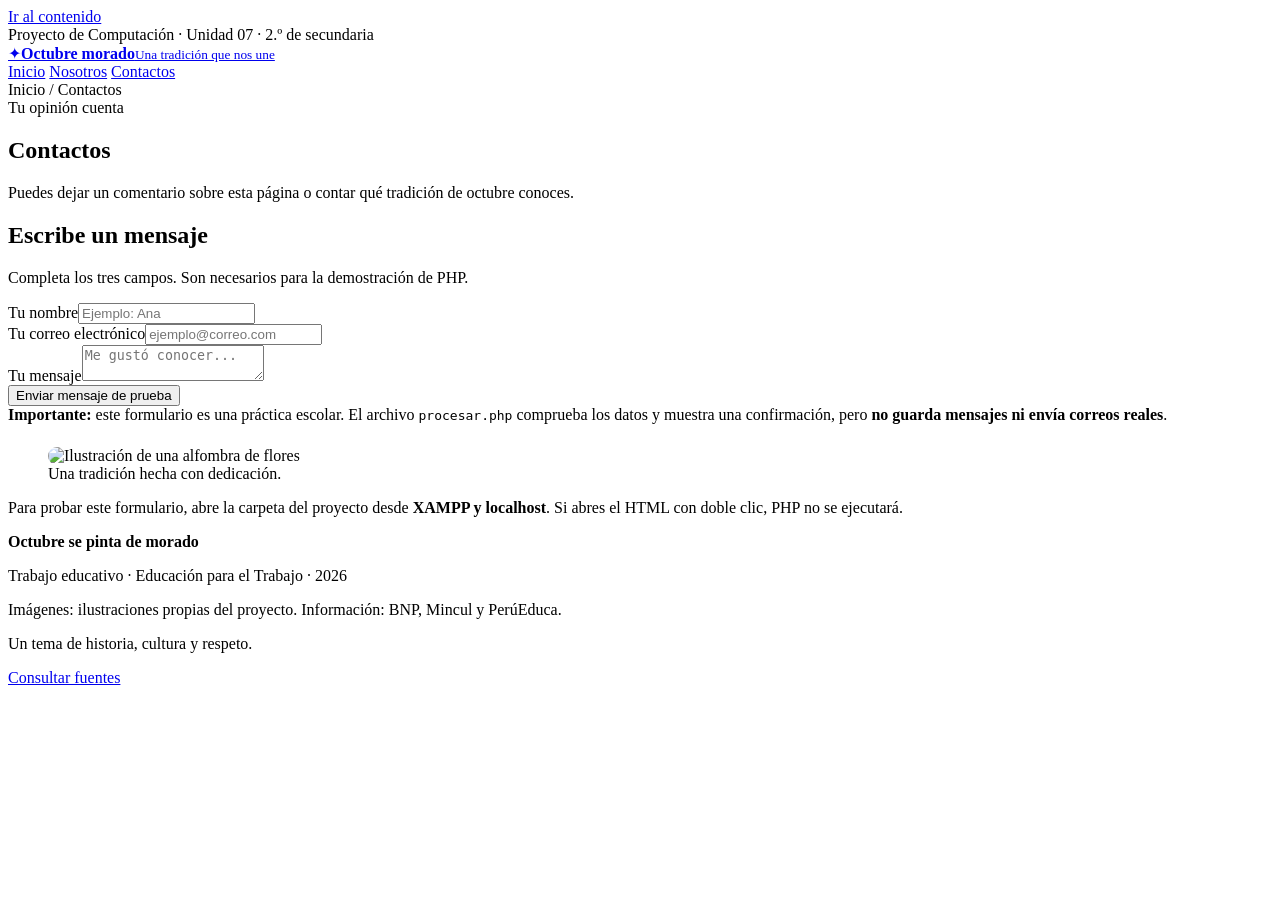
==== contactos.html @ eba6b46f "Add files via upload" ====
<!DOCTYPE html>
<html lang="es">
<head>
  <meta charset="UTF-8">
  <meta name="viewport" content="width=device-width, initial-scale=1.0">
  <meta name="description" content="Formulario de contacto de demostración para proyecto escolar.">
  <title>Contactos | Octubre se pinta de morado</title>
  <link rel="stylesheet" href="css/estilos.css">
</head>
<body>
<a class="skip" href="#contenido">Ir al contenido</a>
<div class="mini-top">Proyecto de Computación · Unidad 07 · 2.º de secundaria</div>
<header class="site-header"><div class="container nav-wrap">
  <a class="brand" href="index.html"><span class="brand-mark" aria-hidden="true">✦</span><span><strong>Octubre morado</strong><small>Una tradición que nos une</small></span></a>
  <nav class="nav" aria-label="Menú principal">
    <a href="index.html" >Inicio</a>
    <a href="nosotros.html" >Nosotros</a>
    <a href="contactos.html" aria-current="page">Contactos</a>
  </nav>
</div></header>
<main id="contenido"><section class="page-hero"><div class="container"><div class="breadcrumb">Inicio / Contactos</div><span class="eyebrow">Tu opinión cuenta</span><h1>Contactos</h1><p class="lead">Puedes dejar un comentario sobre esta página o contar qué tradición de octubre conoces.</p></div></section>
<section class="section"><div class="container form-layout"><div class="form-card"><h2>Escribe un mensaje</h2><p class="form-help">Completa los tres campos. Son necesarios para la demostración de PHP.</p>
<form action="procesar.php" method="post" accept-charset="UTF-8">
<div class="field"><label for="nombre">Tu nombre</label><input type="text" id="nombre" name="nombre" maxlength="80" autocomplete="name" placeholder="Ejemplo: Ana" required></div>
<div class="field"><label for="correo">Tu correo electrónico</label><input type="email" id="correo" name="correo" maxlength="120" autocomplete="email" placeholder="ejemplo@correo.com" required></div>
<div class="field"><label for="mensaje">Tu mensaje</label><textarea id="mensaje" name="mensaje" maxlength="1500" placeholder="Me gustó conocer..." required></textarea></div>
<button class="primary-button" type="submit">Enviar mensaje de prueba</button>
</form></div><aside><div class="notice"><strong>Importante:</strong> este formulario es una práctica escolar. El archivo <code>procesar.php</code> comprueba los datos y muestra una confirmación, pero <strong>no guarda mensajes ni envía correos reales</strong>.</div>
<figure class="figure" style="margin-top:23px"><img src="imagenes/08-alfombra-de-flores.png" alt="Ilustración de una alfombra de flores" style="border-radius:12px"><figcaption>Una tradición hecha con dedicación.</figcaption></figure><p>Para probar este formulario, abre la carpeta del proyecto desde <strong>XAMPP y localhost</strong>. Si abres el HTML con doble clic, PHP no se ejecutará.</p></aside></div></section></main><footer class="site-footer"><div class="container footer-line"><div><strong>Octubre se pinta de morado</strong><p>Trabajo educativo · Educación para el Trabajo · 2026</p><p>Imágenes: ilustraciones propias del proyecto. Información: BNP, Mincul y PerúEduca.</p></div><div><p>Un tema de historia, cultura y respeto.</p><p><a href="nosotros.html#fuentes">Consultar fuentes</a></p></div></div></footer>
<script src="js/interacciones.js"></script></body></html>
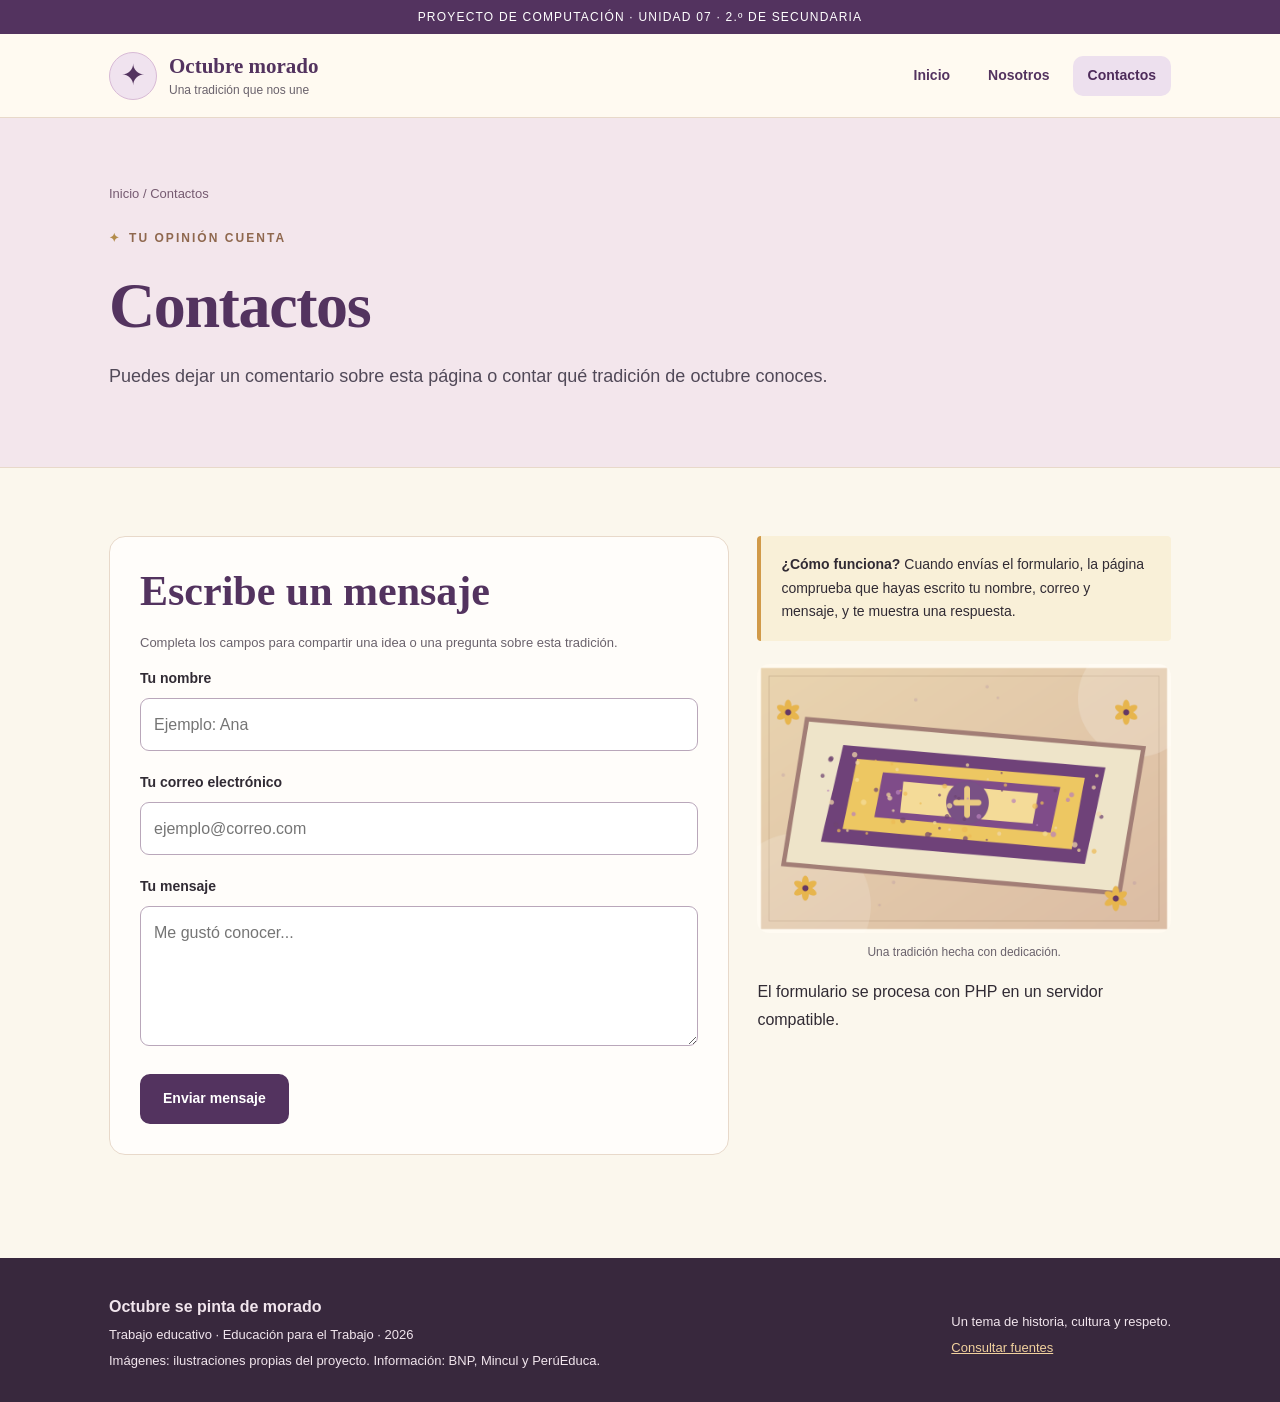
==== commit 8ae82ce1: "Add files via upload" ====
--- a/contactos.html
+++ b/contactos.html
@@ -3,7 +3,7 @@
 <head>
   <meta charset="UTF-8">
   <meta name="viewport" content="width=device-width, initial-scale=1.0">
-  <meta name="description" content="Formulario de contacto de demostración para proyecto escolar.">
+  <meta name="description" content="Formulario de contacto de la página educativa sobre el Señor de los Milagros.">
   <title>Contactos | Octubre se pinta de morado</title>
   <link rel="stylesheet" href="css/estilos.css">
 </head>
@@ -19,12 +19,12 @@
   </nav>
 </div></header>
 <main id="contenido"><section class="page-hero"><div class="container"><div class="breadcrumb">Inicio / Contactos</div><span class="eyebrow">Tu opinión cuenta</span><h1>Contactos</h1><p class="lead">Puedes dejar un comentario sobre esta página o contar qué tradición de octubre conoces.</p></div></section>
-<section class="section"><div class="container form-layout"><div class="form-card"><h2>Escribe un mensaje</h2><p class="form-help">Completa los tres campos. Son necesarios para la demostración de PHP.</p>
+<section class="section"><div class="container form-layout"><div class="form-card"><h2>Escribe un mensaje</h2><p class="form-help">Completa los campos para compartir una idea o una pregunta sobre esta tradición.</p>
 <form action="procesar.php" method="post" accept-charset="UTF-8">
 <div class="field"><label for="nombre">Tu nombre</label><input type="text" id="nombre" name="nombre" maxlength="80" autocomplete="name" placeholder="Ejemplo: Ana" required></div>
 <div class="field"><label for="correo">Tu correo electrónico</label><input type="email" id="correo" name="correo" maxlength="120" autocomplete="email" placeholder="ejemplo@correo.com" required></div>
 <div class="field"><label for="mensaje">Tu mensaje</label><textarea id="mensaje" name="mensaje" maxlength="1500" placeholder="Me gustó conocer..." required></textarea></div>
-<button class="primary-button" type="submit">Enviar mensaje de prueba</button>
-</form></div><aside><div class="notice"><strong>Importante:</strong> este formulario es una práctica escolar. El archivo <code>procesar.php</code> comprueba los datos y muestra una confirmación, pero <strong>no guarda mensajes ni envía correos reales</strong>.</div>
-<figure class="figure" style="margin-top:23px"><img src="imagenes/08-alfombra-de-flores.png" alt="Ilustración de una alfombra de flores" style="border-radius:12px"><figcaption>Una tradición hecha con dedicación.</figcaption></figure><p>Para probar este formulario, abre la carpeta del proyecto desde <strong>XAMPP y localhost</strong>. Si abres el HTML con doble clic, PHP no se ejecutará.</p></aside></div></section></main><footer class="site-footer"><div class="container footer-line"><div><strong>Octubre se pinta de morado</strong><p>Trabajo educativo · Educación para el Trabajo · 2026</p><p>Imágenes: ilustraciones propias del proyecto. Información: BNP, Mincul y PerúEduca.</p></div><div><p>Un tema de historia, cultura y respeto.</p><p><a href="nosotros.html#fuentes">Consultar fuentes</a></p></div></div></footer>
+<button class="primary-button" type="submit">Enviar mensaje</button>
+</form></div><aside><div class="notice"><strong>¿Cómo funciona?</strong> Cuando envías el formulario, la página comprueba que hayas escrito tu nombre, correo y mensaje, y te muestra una respuesta.</div>
+<figure class="figure" style="margin-top:23px"><img src="imagenes/08-alfombra-de-flores.png" alt="Ilustración de una alfombra de flores" style="border-radius:12px"><figcaption>Una tradición hecha con dedicación.</figcaption></figure><p>El formulario se procesa con PHP en un servidor compatible.</p></aside></div></section></main><footer class="site-footer"><div class="container footer-line"><div><strong>Octubre se pinta de morado</strong><p>Trabajo educativo · Educación para el Trabajo · 2026</p><p>Imágenes: ilustraciones propias del proyecto. Información: BNP, Mincul y PerúEduca.</p></div><div><p>Un tema de historia, cultura y respeto.</p><p><a href="nosotros.html#fuentes">Consultar fuentes</a></p></div></div></footer>
 <script src="js/interacciones.js"></script></body></html>
--- a/css/estilos.css
+++ b/css/estilos.css
@@ -0,0 +1,4 @@
+/* Hoja de estilos principal. Colores inspirados en el mes morado. */
+:root {--morado:#53335f;--morado2:#76528a;--crema:#fbf7ed;--papel:#fffdfa;--oro:#c9954b;--tinta:#312b34;--gris:#6a626c;--borde:#e8d9ca;--rosa:#f5e9e6;}
+*{box-sizing:border-box}html{scroll-behavior:smooth}body{margin:0;background:var(--crema);color:var(--tinta);font-family:Arial,Helvetica,sans-serif;font-size:16px;line-height:1.7}img{display:block;max-width:100%;height:auto}a{color:var(--morado)}button,input,textarea{font:inherit}.container{max-width:1110px;margin:auto;padding:0 24px}.skip{position:absolute;top:-50px;left:12px;background:#fff;padding:8px;z-index:50}.skip:focus{top:10px}.mini-top{background:var(--morado);color:#fff;padding:7px 0;text-align:center;font-size:12px;letter-spacing:.1em;text-transform:uppercase}.site-header{background:#fffaf1;border-bottom:1px solid var(--borde);position:sticky;top:0;z-index:10}.nav-wrap{display:flex;justify-content:space-between;align-items:center;gap:20px;min-height:83px}.brand{display:flex;align-items:center;gap:12px;text-decoration:none;color:var(--morado);line-height:1.2}.brand-mark{font-size:29px;background:#f0e3ef;border:1px solid #d8bad6;width:48px;height:48px;display:grid;place-items:center;border-radius:50%}.brand strong{font-family:Georgia,serif;font-size:21px;display:block}.brand small{color:var(--gris);font-size:12px}.nav{display:flex;gap:8px;align-items:center}.nav a{padding:8px 15px;text-decoration:none;font-weight:700;font-size:14px;border-radius:10px}.nav a:hover,.nav a[aria-current=page]{background:#ede0ee;color:#4e2c5b}.hero{padding:62px 0 56px}.hero-grid{display:grid;grid-template-columns:1.02fr .98fr;gap:48px;align-items:center}.eyebrow{font-size:12px;letter-spacing:.17em;text-transform:uppercase;font-weight:bold;color:#8f684e}.eyebrow:before{content:'✦';margin-right:8px;color:#b38c4b}h1,h2,h3{font-family:Georgia,'Times New Roman',serif;line-height:1.18;color:var(--morado);margin:0 0 16px}h1{font-size:clamp(42px,5vw,66px);letter-spacing:-1.4px;margin-top:17px}h2{font-size:clamp(31px,3.4vw,42px)}h3{font-size:23px}.lead{font-size:18px;color:#514958;max-width:590px}.primary-button,.secondary-button{display:inline-block;text-decoration:none;background:var(--morado);color:white;border:2px solid var(--morado);padding:11px 21px;border-radius:10px;font-size:14px;font-weight:700;cursor:pointer;transition:transform .15s,background .15s}.secondary-button{background:transparent;color:var(--morado)}.primary-button:hover,.secondary-button:hover{transform:translateY(-2px);background:#6e4b7f;color:white}.actions{display:flex;gap:10px;flex-wrap:wrap;margin-top:26px}.figure{margin:0}.hero-picture{padding:11px;background:#fff;border:1px solid #dfcdbb;box-shadow:13px 13px 0 #dcc5ac;transform:rotate(1deg)}.hero-picture img{width:100%;height:385px;object-fit:cover}.figure figcaption{font-size:12px;color:var(--gris);padding-top:9px;text-align:center}.note{display:inline-block;padding:8px 14px;background:#f0e4d6;color:#6c5061;font-size:13px;border-radius:9px;transform:rotate(-1deg);margin-top:24px}.divider{border:0;border-top:1px solid var(--borde);margin:0}.section{padding:68px 0}.section-tinted{background:#f3eaf0}.section-intro{max-width:715px;margin-bottom:32px}.section-intro p{color:var(--gris);margin:0}.history-grid{display:grid;grid-template-columns:1fr 1fr;gap:25px}.story-card,.tile,.info-card,.interactive-card,.bio-card,.form-card{background:var(--papel);border:1px solid var(--borde);border-radius:16px;overflow:hidden}.story-card img{width:100%;height:250px;object-fit:cover}.card-content{padding:24px}.tag{font-size:12px;font-weight:bold;color:#8b6543;letter-spacing:.12em;text-transform:uppercase}.card-content p{margin-bottom:0;color:#544e55}.timeline{display:grid;grid-template-columns:repeat(3,1fr);gap:16px;margin-top:28px}.time{border-left:4px solid var(--oro);padding:6px 18px}.time strong{display:block;font-size:23px;color:var(--morado);font-family:Georgia,serif}.time p{margin:6px 0 0;font-size:14px;color:#514b52}.tile-grid{display:grid;grid-template-columns:repeat(3,1fr);gap:22px}.tile{display:flex;flex-direction:column}.tile img{height:205px;width:100%;object-fit:cover}.tile .card-content{flex:1}.tile h3{font-size:21px}.tile p{font-size:14px;color:#514b52}.two-col{display:grid;grid-template-columns:1fr 1fr;gap:33px;align-items:center}.photo-stack{display:grid;grid-template-columns:1fr 1fr;gap:15px}.photo-stack figure img{height:240px;width:100%;object-fit:cover;border-radius:12px;border:7px solid white}.photo-stack figure:nth-child(2){margin-top:42px}.check-list{padding-left:22px}.check-list li{margin-bottom:10px}.interactive-card{padding:26px;background:linear-gradient(140deg,#fff8ed,#f0e2ee)}.interactive-grid{display:grid;grid-template-columns:1fr 1fr;gap:23px}.reveal{margin-top:16px;padding:14px 18px;background:#fff;border:1px dashed #aa86ab;border-radius:9px}.reveal[hidden]{display:none}.quiz-options{display:flex;gap:8px;flex-wrap:wrap;margin-top:10px}.quiz-options button{border:1px solid #ad90b8;background:white;color:var(--morado);border-radius:9px;padding:8px 13px;cursor:pointer}.quiz-options button:hover,.quiz-options button:focus{background:#eee1ef}.quiz-result{font-weight:bold;min-height:26px;color:#6b435d}.page-hero{background:#f3e6ec;padding:65px 0 57px;border-bottom:1px solid var(--borde)}.page-hero .lead{max-width:770px}.body-copy{max-width:780px}.bio-card{padding:28px}.bio-card p:last-child{margin-bottom:0}.quote{border-left:5px solid var(--oro);padding:17px 23px;font-family:Georgia,serif;font-size:24px;color:var(--morado);background:#fff9ec;border-radius:0 10px 10px 0}.sources li{margin-bottom:13px;overflow-wrap:anywhere}.form-layout{display:grid;grid-template-columns:1.2fr .8fr;gap:28px;align-items:start}.form-card{padding:30px}.field{margin:0 0 20px}.field label{display:block;font-size:14px;font-weight:bold;margin-bottom:7px}.field input,.field textarea{width:100%;border:1.5px solid #b9a7ba;border-radius:9px;padding:12px 13px;background:#fff;color:#302b35}.field textarea{resize:vertical;min-height:140px}.field input:focus,.field textarea:focus{outline:3px solid #decae4;outline-offset:1px}.form-help{font-size:13px;color:#6a626c}.notice{background:#f9f0d8;padding:17px 20px;border-left:4px solid #d19a49;border-radius:4px;font-size:14px}.site-footer{background:#38283d;color:#f1e5ed;padding:35px 0 25px;margin-top:35px}.site-footer p{margin:4px 0;font-size:13px}.site-footer a{color:#f1d19e}.footer-line{display:flex;justify-content:space-between;gap:20px;align-items:center;flex-wrap:wrap}.breadcrumb{font-size:13px;color:#765b71;margin-bottom:18px}.result-panel{max-width:700px;margin:70px auto;padding:34px;border-radius:16px;border:1px solid var(--borde);background:#fff}.result-panel h1{font-size:40px}.result-panel p{overflow-wrap:anywhere}.smallcaption{font-size:12px;color:#716875}.badge-illustration{display:inline-block;color:#735d68;font-size:12px;margin-top:3px}
+@media(max-width:830px){.hero-grid,.two-col,.form-layout{grid-template-columns:1fr}.hero{padding-top:38px}.hero-picture img{height:320px}.tile-grid{grid-template-columns:repeat(2,1fr)}.interactive-grid{grid-template-columns:1fr}.hero-grid{gap:25px}.nav-wrap{flex-wrap:wrap;justify-content:center;padding-top:15px;padding-bottom:14px;gap:12px}.site-header{position:static}}@media(max-width:520px){.container{padding:0 16px}.hero{padding-bottom:40px}h1{font-size:41px}.history-grid,.tile-grid,.timeline{grid-template-columns:1fr}.time{margin-bottom:6px}.section{padding:48px 0}.nav{gap:0}.nav a{padding:8px 12px}.brand strong{font-size:19px}.hero-picture img{height:250px}.photo-stack figure img{height:170px}.interactive-card,.form-card{padding:21px}.footer-line{align-items:flex-start}}
